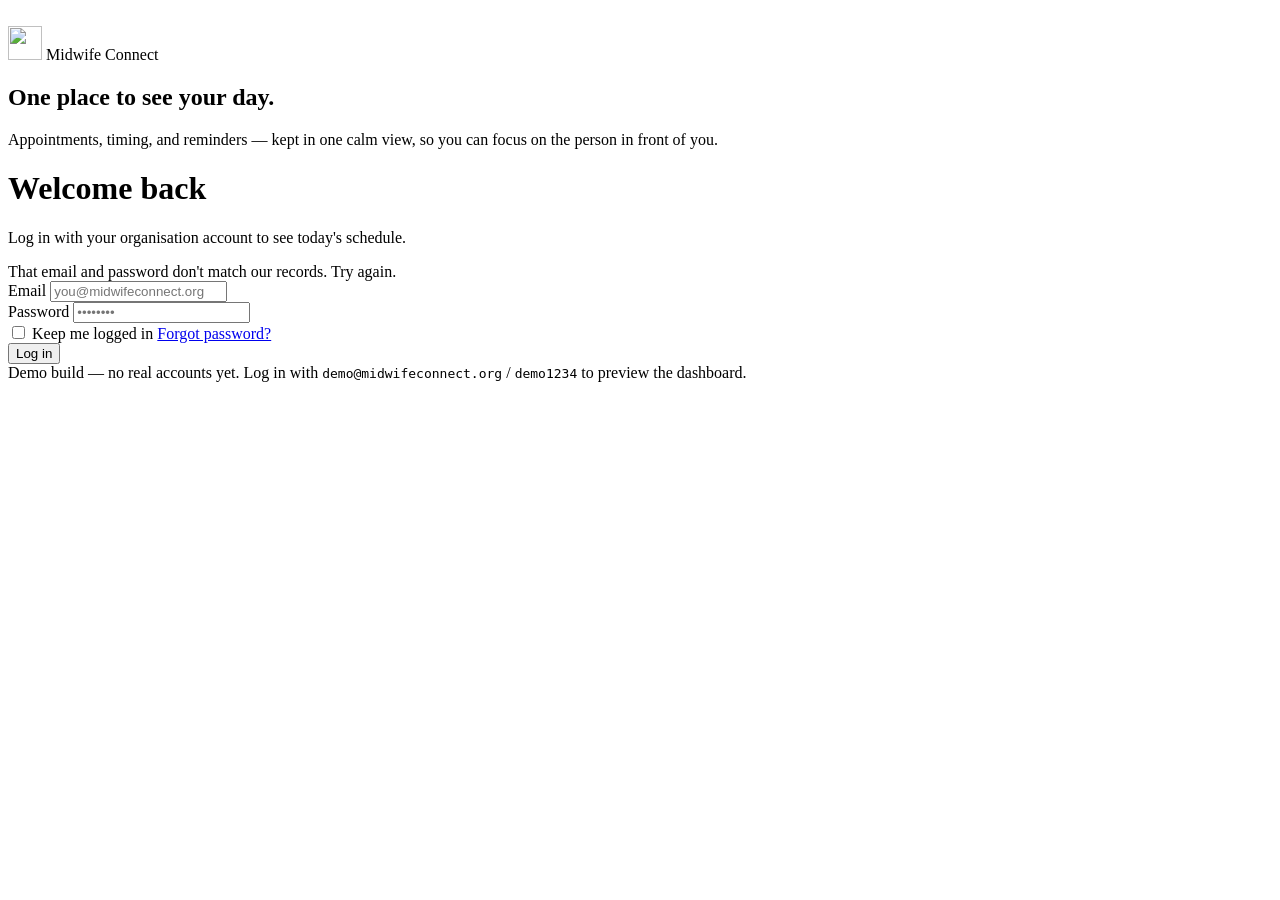
==== index.html @ f68342eb "Create index.html" ====
<!DOCTYPE html>
<html lang="en">
<head>
<meta charset="UTF-8">
<meta name="viewport" content="width=device-width, initial-scale=1.0">
<title>Midwife Connect — Log in</title>
<link rel="stylesheet" href="css/styles.css">
<link rel="preconnect" href="https://fonts.googleapis.com">
<link href="https://fonts.googleapis.com/css2?family=Fraunces:wght@500;600&family=Inter:wght@400;500;600&display=swap" rel="stylesheet">
</head>
<body>

<div class="login-page">

  <div class="login-brand">
    <img class="hero" src="images/hero-placeholder.svg" alt="">
    <div class="login-brand-content">
      <div class="login-brand-mark">
        <img src="images/logo.svg" alt="" width="34" height="34">
        Midwife Connect
      </div>
    </div>
    <div class="login-brand-quote">
      <h2>One place to see your day.</h2>
      <p>Appointments, timing, and reminders — kept in one calm view, so you can focus on the person in front of you.</p>
    </div>
  </div>

  <div class="login-form-panel">
    <div class="login-form-wrap">
      <h1>Welcome back</h1>
      <p>Log in with your organisation account to see today's schedule.</p>

      <div class="login-error" id="loginError">That email and password don't match our records. Try again.</div>

      <form id="loginForm" novalidate>
        <div class="field">
          <label for="email">Email</label>
          <input type="email" id="email" name="email" placeholder="you@midwifeconnect.org" autocomplete="username" required>
        </div>
        <div class="field">
          <label for="password">Password</label>
          <input type="password" id="password" name="password" placeholder="••••••••" autocomplete="current-password" required>
        </div>
        <div class="field-row">
          <label><input type="checkbox" id="remember"> Keep me logged in</label>
          <a href="#">Forgot password?</a>
        </div>
        <button type="submit" class="btn btn-primary btn-block">Log in</button>
      </form>

      <div class="demo-hint">
        Demo build — no real accounts yet. Log in with <code>demo@midwifeconnect.org</code> / <code>demo1234</code> to preview the dashboard.
      </div>
    </div>
  </div>

</div>

<script src="js/login.js"></script>
</body>
</html>
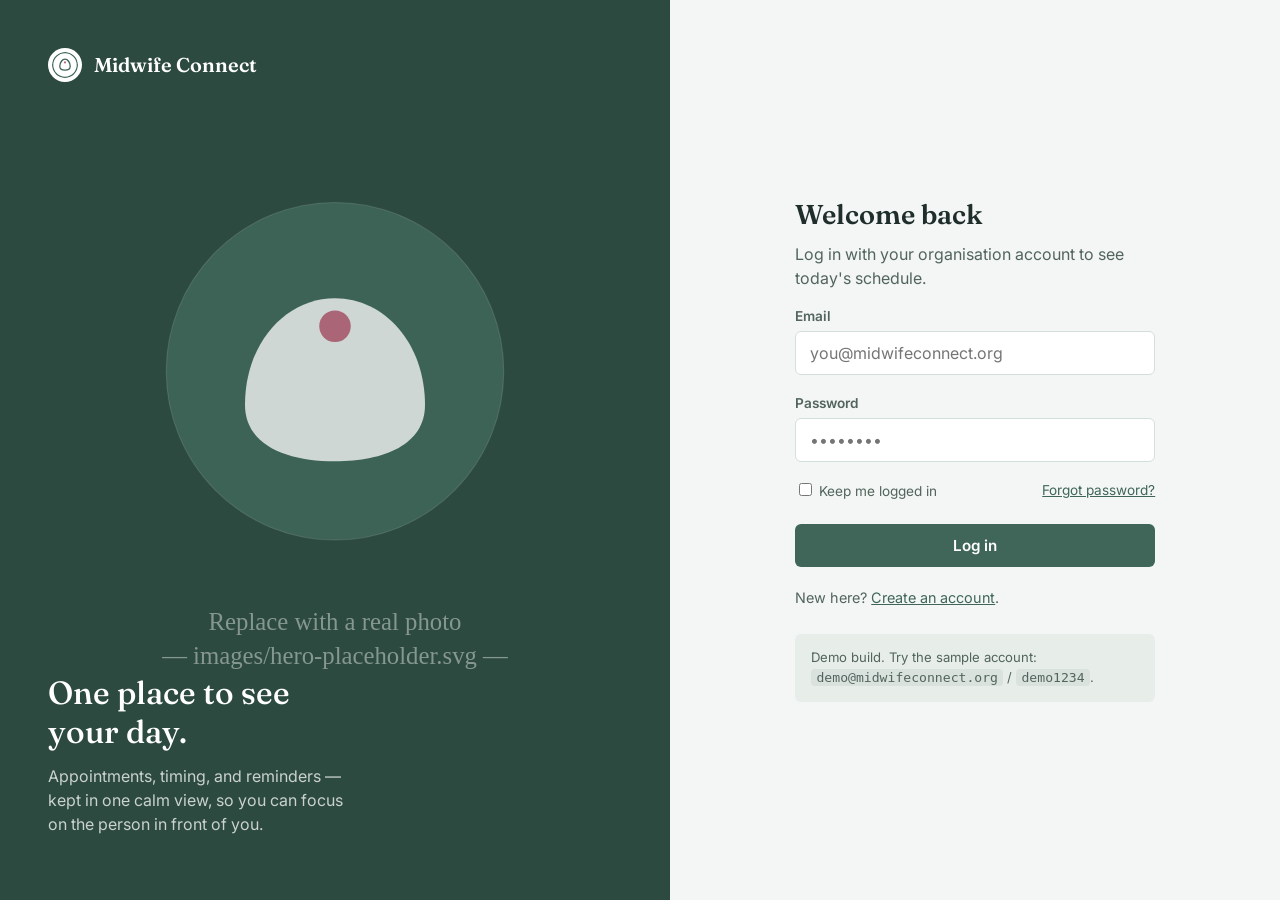
==== commit 7d262147: "Update index.html" ====
--- a/index.html
+++ b/index.html
@@ -31,7 +31,8 @@
       <h1>Welcome back</h1>
       <p>Log in with your organisation account to see today's schedule.</p>
 
-      <div class="login-error" id="loginError">That email and password don't match our records. Try again.</div>
+      <div class="login-error" id="verifiedNotice" style="background:var(--color-ok-bg); color:var(--color-primary-dark);">Your email is verified — you can log in now.</div>
+      <div class="login-error" id="loginError">That email and password don't match our records, or the account isn't verified yet.</div>
 
       <form id="loginForm" novalidate>
         <div class="field">
@@ -49,14 +50,21 @@
         <button type="submit" class="btn btn-primary btn-block">Log in</button>
       </form>
 
+      <p style="margin-top:1.2rem; font-size:0.9rem;">New here? <a href="signup.html">Create an account</a>.</p>
+
       <div class="demo-hint">
-        Demo build — no real accounts yet. Log in with <code>demo@midwifeconnect.org</code> / <code>demo1234</code> to preview the dashboard.
+        Demo build. Try the sample account: <code>demo@midwifeconnect.org</code> / <code>demo1234</code>.
+      </div>
+
+      <div class="demo-hint" id="adminSetupHint" style="display:none; margin-top:0.7rem;">
+        No admin account exists in this browser yet. <a href="admin-setup.html">Set one up</a> — it stays local and is never pushed to GitHub.
       </div>
     </div>
   </div>
 
 </div>
 
+<script src="js/auth.js"></script>
 <script src="js/login.js"></script>
 </body>
 </html>
--- a/css/styles.css
+++ b/css/styles.css
@@ -0,0 +1,586 @@
+/* ===================================================================
+   Midwife Connect — Design tokens
+   =================================================================== */
+:root {
+  --color-bg: #F3F6F4;
+  --color-surface: #FFFFFF;
+  --color-surface-alt: #E7EEEA;
+  --color-border: #D3DFDA;
+
+  --color-ink: #1F2E2B;
+  --color-ink-soft: #52645D;
+  --color-ink-faint: #8CA79C;
+
+  --color-primary: #3F6659;
+  --color-primary-dark: #2C4A40;
+  --color-accent: #B8697D;
+
+  --color-warn: #C98A2B;
+  --color-warn-bg: #FBF0DD;
+  --color-danger: #A6413B;
+  --color-danger-bg: #F7E4E2;
+  --color-ok-bg: #E7EEEA;
+
+  --font-display: 'Fraunces', Georgia, serif;
+  --font-body: 'Inter', -apple-system, BlinkMacSystemFont, sans-serif;
+
+  --radius-s: 6px;
+  --radius-m: 10px;
+  --shadow-card: 0 1px 2px rgba(31, 46, 43, 0.06), 0 4px 16px rgba(31, 46, 43, 0.05);
+}
+
+* { box-sizing: border-box; }
+
+html, body {
+  margin: 0;
+  padding: 0;
+}
+
+body {
+  font-family: var(--font-body);
+  background: var(--color-bg);
+  color: var(--color-ink);
+  line-height: 1.5;
+  -webkit-font-smoothing: antialiased;
+}
+
+h1, h2, h3 {
+  font-family: var(--font-display);
+  color: var(--color-ink);
+  margin: 0 0 0.4em 0;
+  font-weight: 600;
+  line-height: 1.2;
+}
+
+p { margin: 0 0 1em 0; color: var(--color-ink-soft); }
+
+a { color: var(--color-primary); }
+
+button, input, select {
+  font-family: inherit;
+  font-size: inherit;
+}
+
+:focus-visible {
+  outline: 2px solid var(--color-accent);
+  outline-offset: 2px;
+}
+
+@media (prefers-reduced-motion: reduce) {
+  * { animation: none !important; transition: none !important; }
+}
+
+/* ===================================================================
+   Buttons
+   =================================================================== */
+.btn {
+  display: inline-flex;
+  align-items: center;
+  justify-content: center;
+  gap: 0.5em;
+  padding: 0.75em 1.4em;
+  border-radius: var(--radius-s);
+  border: 1px solid transparent;
+  font-weight: 600;
+  font-size: 0.95rem;
+  cursor: pointer;
+  transition: background 0.15s ease, border-color 0.15s ease, transform 0.05s ease;
+}
+
+.btn:active { transform: translateY(1px); }
+
+.btn-primary {
+  background: var(--color-primary);
+  color: #fff;
+}
+.btn-primary:hover { background: var(--color-primary-dark); }
+
+.btn-ghost {
+  background: transparent;
+  border-color: var(--color-border);
+  color: var(--color-ink);
+}
+.btn-ghost:hover { background: var(--color-surface-alt); }
+
+.btn-block { width: 100%; }
+
+/* ===================================================================
+   Login page
+   =================================================================== */
+.login-page {
+  min-height: 100vh;
+  display: grid;
+  grid-template-columns: 1.1fr 1fr;
+}
+
+.login-brand {
+  position: relative;
+  background: var(--color-primary-dark);
+  color: #fff;
+  display: flex;
+  flex-direction: column;
+  justify-content: space-between;
+  padding: 3rem;
+  overflow: hidden;
+}
+
+.login-brand img.hero {
+  position: absolute;
+  inset: 0;
+  width: 100%;
+  height: 100%;
+  object-fit: cover;
+  opacity: 0.9;
+}
+
+.login-brand-content {
+  position: relative;
+  z-index: 1;
+}
+
+.login-brand-mark {
+  display: flex;
+  align-items: center;
+  gap: 0.6em;
+  font-family: var(--font-display);
+  font-size: 1.25rem;
+  font-weight: 600;
+}
+
+.login-brand-mark img { background: #fff; border-radius: 50%; padding: 4px; }
+
+.login-brand-quote {
+  position: relative;
+  z-index: 1;
+  max-width: 30ch;
+}
+
+.login-brand-quote h2 {
+  color: #fff;
+  font-size: 2rem;
+  font-weight: 500;
+}
+
+.login-brand-quote p { color: rgba(255,255,255,0.75); }
+
+.login-form-panel {
+  display: flex;
+  align-items: center;
+  justify-content: center;
+  padding: 3rem;
+}
+
+.login-form-wrap {
+  width: 100%;
+  max-width: 360px;
+}
+
+.login-form-wrap h1 { font-size: 1.7rem; }
+
+.field {
+  margin-bottom: 1.1rem;
+}
+
+.field label {
+  display: block;
+  font-size: 0.85rem;
+  font-weight: 600;
+  color: var(--color-ink-soft);
+  margin-bottom: 0.35em;
+}
+
+.field input {
+  width: 100%;
+  padding: 0.7em 0.85em;
+  border: 1px solid var(--color-border);
+  border-radius: var(--radius-s);
+  background: var(--color-surface);
+  color: var(--color-ink);
+}
+
+.field input:focus { border-color: var(--color-primary); }
+
+.field-row {
+  display: flex;
+  justify-content: space-between;
+  align-items: center;
+  font-size: 0.85rem;
+  margin-bottom: 1.4rem;
+  color: var(--color-ink-soft);
+}
+
+.login-error {
+  display: none;
+  background: var(--color-danger-bg);
+  color: var(--color-danger);
+  padding: 0.7em 0.9em;
+  border-radius: var(--radius-s);
+  font-size: 0.88rem;
+  margin-bottom: 1rem;
+}
+
+.login-error.visible { display: block; }
+
+.demo-hint {
+  margin-top: 1.6rem;
+  padding: 0.9rem 1rem;
+  background: var(--color-surface-alt);
+  border-radius: var(--radius-s);
+  font-size: 0.82rem;
+  color: var(--color-ink-soft);
+}
+
+.demo-hint code {
+  background: rgba(31,46,43,0.06);
+  padding: 0.1em 0.4em;
+  border-radius: 4px;
+}
+
+@media (max-width: 860px) {
+  .login-page { grid-template-columns: 1fr; }
+  .login-brand { display: none; }
+}
+
+/* ===================================================================
+   Dashboard shell
+   =================================================================== */
+.app-shell {
+  display: grid;
+  grid-template-columns: 250px 1fr;
+  min-height: 100vh;
+}
+
+.sidebar {
+  background: var(--color-primary-dark);
+  color: #fff;
+  padding: 1.6rem 1.2rem;
+  display: flex;
+  flex-direction: column;
+}
+
+.sidebar-brand {
+  display: flex;
+  align-items: center;
+  gap: 0.6em;
+  font-family: var(--font-display);
+  font-size: 1.15rem;
+  font-weight: 600;
+  margin-bottom: 2.2rem;
+  padding: 0 0.4rem;
+}
+
+.sidebar-brand img { background: #fff; border-radius: 50%; padding: 3px; width: 30px; height: 30px; }
+
+.nav-group { list-style: none; margin: 0 0 1.6rem 0; padding: 0; }
+
+.nav-group-label {
+  font-size: 0.72rem;
+  text-transform: none;
+  letter-spacing: 0.02em;
+  color: rgba(255,255,255,0.45);
+  padding: 0 0.6rem;
+  margin-bottom: 0.5rem;
+}
+
+.nav-link {
+  display: flex;
+  align-items: center;
+  gap: 0.7em;
+  width: 100%;
+  padding: 0.65em 0.7em;
+  border-radius: var(--radius-s);
+  color: rgba(255,255,255,0.8);
+  background: transparent;
+  border: none;
+  text-align: left;
+  font-size: 0.92rem;
+  cursor: pointer;
+  margin-bottom: 0.15rem;
+}
+
+.nav-link svg { flex-shrink: 0; opacity: 0.85; }
+
+.nav-link:hover { background: rgba(255,255,255,0.08); color: #fff; }
+
+.nav-link.active {
+  background: var(--color-primary);
+  color: #fff;
+}
+
+.sidebar-footer {
+  margin-top: auto;
+  border-top: 1px solid rgba(255,255,255,0.12);
+  padding-top: 1rem;
+}
+
+.sidebar-user {
+  display: flex;
+  align-items: center;
+  gap: 0.7em;
+  padding: 0.4rem;
+  margin-bottom: 0.6rem;
+}
+
+.sidebar-user img { width: 34px; height: 34px; border-radius: 50%; }
+
+.sidebar-user-name { font-size: 0.88rem; font-weight: 600; color: #fff; }
+.sidebar-user-role { font-size: 0.76rem; color: rgba(255,255,255,0.55); }
+
+.main {
+  padding: 2.4rem 3rem;
+  max-width: 1100px;
+}
+
+.main-header {
+  display: flex;
+  justify-content: space-between;
+  align-items: flex-end;
+  margin-bottom: 1.8rem;
+}
+
+.main-header p { margin: 0; }
+
+.view { display: none; }
+.view.active { display: block; }
+
+/* ===================================================================
+   Cards & stats
+   =================================================================== */
+.card {
+  background: var(--color-surface);
+  border: 1px solid var(--color-border);
+  border-radius: var(--radius-m);
+  box-shadow: var(--shadow-card);
+  padding: 1.5rem;
+}
+
+.stat-grid {
+  display: grid;
+  grid-template-columns: repeat(3, 1fr);
+  gap: 1rem;
+  margin-bottom: 1.6rem;
+}
+
+.stat-card {
+  background: var(--color-surface);
+  border: 1px solid var(--color-border);
+  border-radius: var(--radius-m);
+  padding: 1.2rem 1.4rem;
+}
+
+.stat-card .stat-value {
+  font-family: var(--font-display);
+  font-size: 2.1rem;
+  color: var(--color-primary-dark);
+  line-height: 1;
+}
+
+.stat-card .stat-label {
+  font-size: 0.85rem;
+  color: var(--color-ink-soft);
+  margin-top: 0.4rem;
+}
+
+.dash-grid {
+  display: grid;
+  grid-template-columns: 1.2fr 1fr;
+  gap: 1.4rem;
+  align-items: start;
+}
+
+@media (max-width: 900px) {
+  .dash-grid { grid-template-columns: 1fr; }
+  .stat-grid { grid-template-columns: 1fr 1fr; }
+}
+
+/* ===================================================================
+   Timer widget
+   =================================================================== */
+.timer-widget { text-align: center; padding: 2rem 1.5rem; }
+
+.timer-widget .timer-label {
+  font-size: 0.85rem;
+  color: var(--color-ink-soft);
+  margin-bottom: 0.3rem;
+}
+
+.timer-widget .timer-patient {
+  font-weight: 600;
+  margin-bottom: 1.2rem;
+}
+
+.timer-display {
+  font-family: var(--font-display);
+  font-size: 4rem;
+  font-weight: 600;
+  color: var(--color-primary);
+  line-height: 1;
+  transition: color 0.3s ease;
+}
+
+.timer-display.state-warn { color: var(--color-warn); }
+.timer-display.state-over { color: var(--color-danger); }
+
+.timer-sub {
+  margin-top: 0.6rem;
+  font-size: 0.9rem;
+  color: var(--color-ink-soft);
+}
+
+.timer-progress-track {
+  height: 8px;
+  background: var(--color-surface-alt);
+  border-radius: 99px;
+  margin: 1.4rem 0 1.6rem 0;
+  overflow: hidden;
+}
+
+.timer-progress-fill {
+  height: 100%;
+  background: var(--color-primary);
+  border-radius: 99px;
+  width: 100%;
+  transition: width 1s linear, background 0.3s ease;
+}
+
+.timer-progress-fill.state-warn { background: var(--color-warn); }
+.timer-progress-fill.state-over { background: var(--color-danger); }
+
+.timer-controls {
+  display: flex;
+  gap: 0.6rem;
+  justify-content: center;
+}
+
+.connection-note {
+  margin-top: 1.4rem;
+  font-size: 0.78rem;
+  color: var(--color-ink-faint);
+  border-top: 1px dashed var(--color-border);
+  padding-top: 0.9rem;
+}
+
+/* ===================================================================
+   Schedule list
+   =================================================================== */
+.schedule-list { list-style: none; margin: 0; padding: 0; }
+
+.schedule-item {
+  display: flex;
+  align-items: center;
+  gap: 1rem;
+  padding: 0.85rem 0;
+  border-bottom: 1px solid var(--color-border);
+}
+
+.schedule-item:last-child { border-bottom: none; }
+
+.schedule-time {
+  font-family: var(--font-display);
+  font-size: 1rem;
+  color: var(--color-primary-dark);
+  width: 70px;
+  flex-shrink: 0;
+}
+
+.schedule-info { flex: 1; }
+
+.schedule-name { font-weight: 600; font-size: 0.94rem; }
+
+.schedule-type { font-size: 0.82rem; color: var(--color-ink-soft); }
+
+.badge {
+  font-size: 0.74rem;
+  font-weight: 600;
+  padding: 0.25em 0.7em;
+  border-radius: 99px;
+  white-space: nowrap;
+}
+
+.badge-done { background: var(--color-ok-bg); color: var(--color-primary-dark); }
+.badge-current { background: var(--color-warn-bg); color: var(--color-warn); }
+.badge-upcoming { background: var(--color-surface-alt); color: var(--color-ink-soft); }
+
+/* ===================================================================
+   Tables
+   =================================================================== */
+table { width: 100%; border-collapse: collapse; }
+
+th {
+  text-align: left;
+  font-size: 0.78rem;
+  color: var(--color-ink-soft);
+  font-weight: 600;
+  padding: 0 0.8rem 0.6rem 0.8rem;
+  border-bottom: 1px solid var(--color-border);
+}
+
+td {
+  padding: 0.85rem 0.8rem;
+  border-bottom: 1px solid var(--color-border);
+  font-size: 0.92rem;
+}
+
+tr:last-child td { border-bottom: none; }
+
+/* ===================================================================
+   Alerts / reminders
+   =================================================================== */
+.alert-item {
+  display: flex;
+  gap: 0.9rem;
+  padding: 1rem;
+  border-radius: var(--radius-s);
+  background: var(--color-surface-alt);
+  margin-bottom: 0.7rem;
+}
+
+.alert-item.warn { background: var(--color-warn-bg); }
+.alert-item.danger { background: var(--color-danger-bg); }
+
+.alert-icon { flex-shrink: 0; margin-top: 0.1em; }
+
+.alert-title { font-weight: 600; font-size: 0.92rem; }
+.alert-meta { font-size: 0.8rem; color: var(--color-ink-soft); margin-top: 0.15rem; }
+
+/* ===================================================================
+   Empty states
+   =================================================================== */
+.empty-state {
+  text-align: center;
+  padding: 3.5rem 2rem;
+  color: var(--color-ink-soft);
+}
+
+.empty-state h3 { color: var(--color-ink); margin-bottom: 0.4rem; }
+
+/* ===================================================================
+   Device / settings
+   =================================================================== */
+.device-row {
+  display: flex;
+  align-items: center;
+  justify-content: space-between;
+  padding: 1rem 0;
+  border-bottom: 1px solid var(--color-border);
+}
+
+.device-row:last-child { border-bottom: none; }
+
+.status-dot {
+  display: inline-block;
+  width: 8px;
+  height: 8px;
+  border-radius: 50%;
+  background: var(--color-ink-faint);
+  margin-right: 0.5em;
+}
+
+.status-dot.connected { background: var(--color-primary); }
+
+.form-row { margin-bottom: 1.1rem; }
+.form-row label { display: block; font-size: 0.85rem; font-weight: 600; color: var(--color-ink-soft); margin-bottom: 0.35em; }
+.form-row input { width: 100%; max-width: 360px; padding: 0.65em 0.85em; border: 1px solid var(--color-border); border-radius: var(--radius-s); }
+
+.section-title { margin-bottom: 0.3rem; }
+.section-sub { color: var(--color-ink-soft); font-size: 0.92rem; margin-bottom: 1.4rem; }
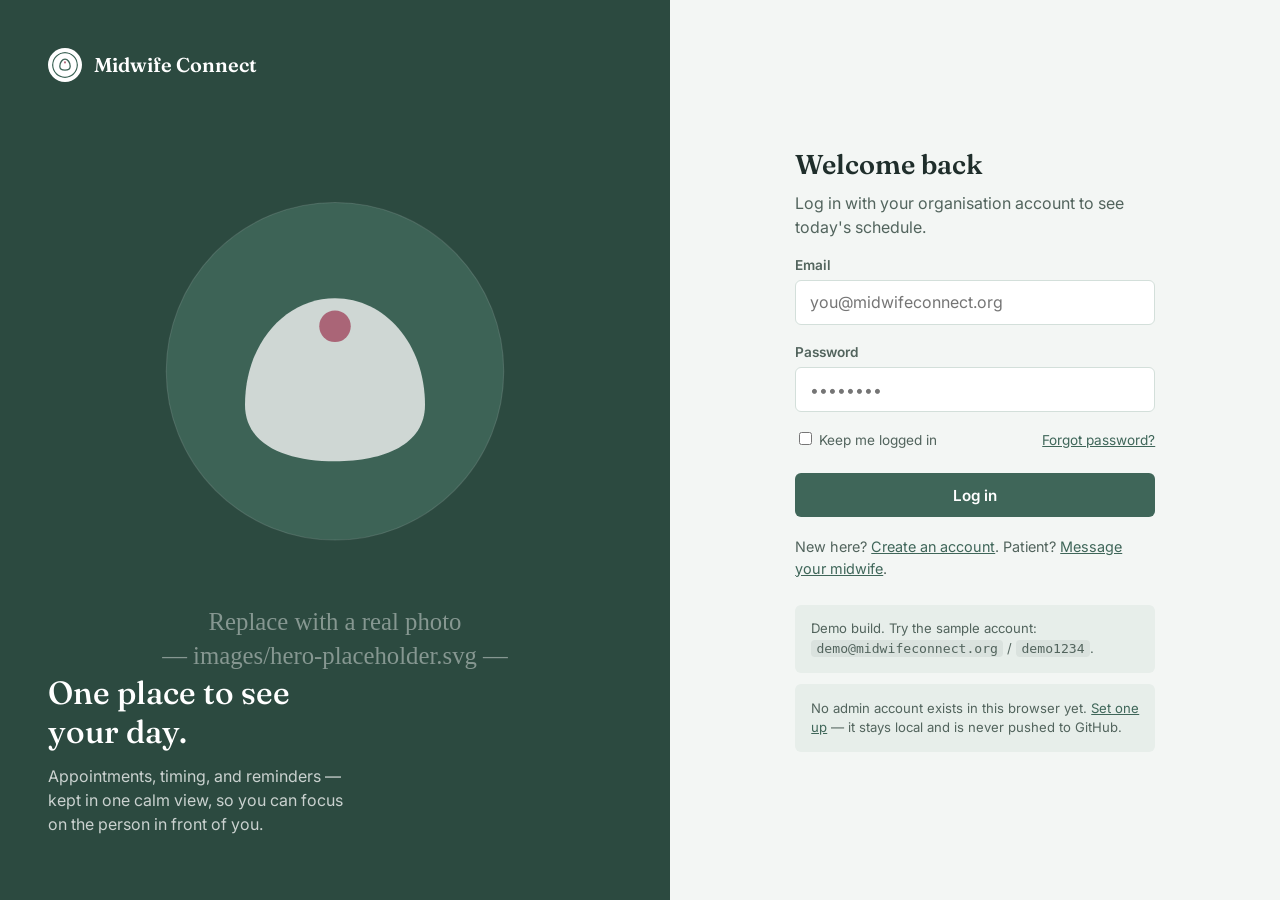
==== commit c0a7fc3a: "Update index.html" ====
--- a/index.html
+++ b/index.html
@@ -50,7 +50,7 @@
         <button type="submit" class="btn btn-primary btn-block">Log in</button>
       </form>
 
-      <p style="margin-top:1.2rem; font-size:0.9rem;">New here? <a href="signup.html">Create an account</a>.</p>
+      <p style="margin-top:1.2rem; font-size:0.9rem;">New here? <a href="signup.html">Create an account</a>. Patient? <a href="contact.html">Message your midwife</a>.</p>
 
       <div class="demo-hint">
         Demo build. Try the sample account: <code>demo@midwifeconnect.org</code> / <code>demo1234</code>.
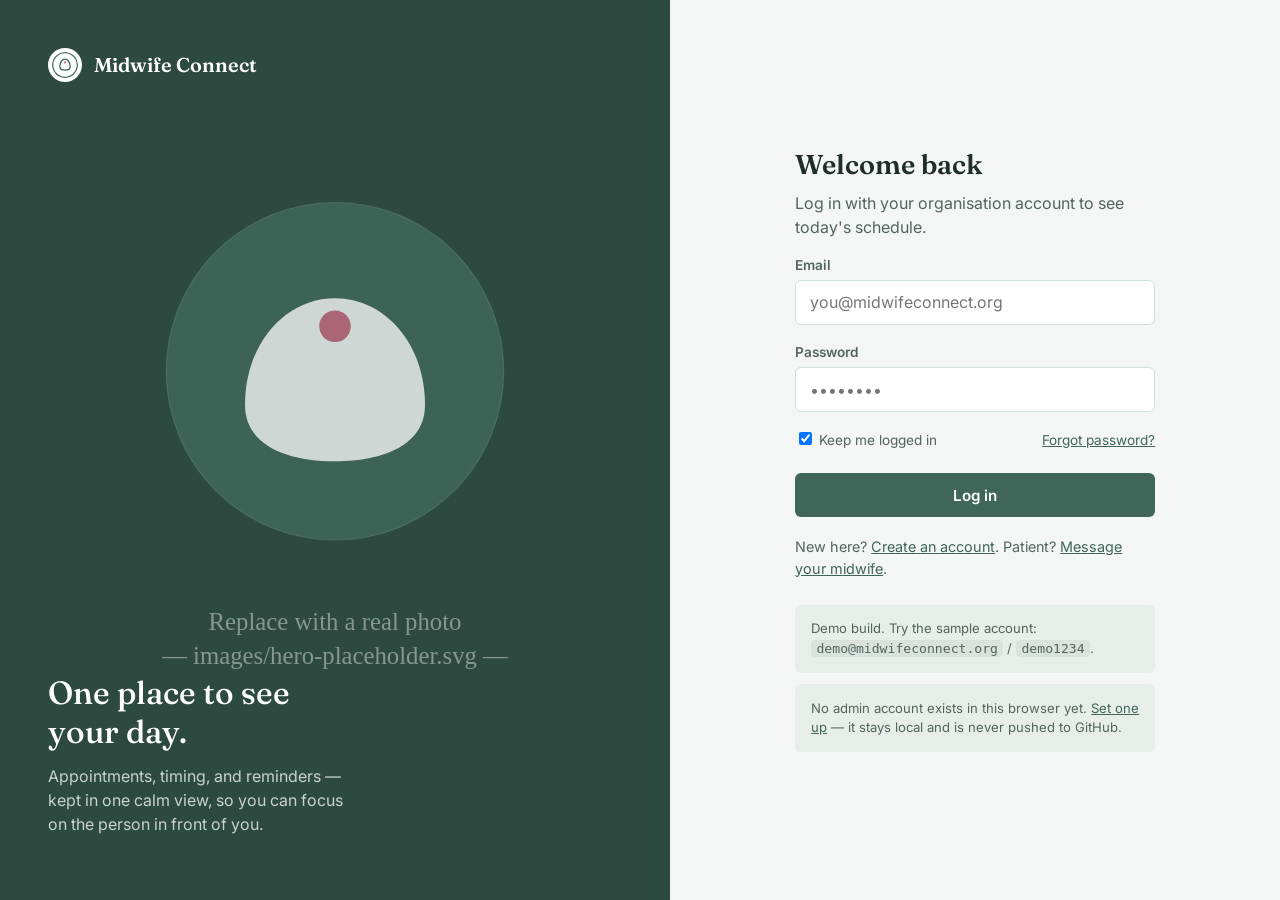
==== commit 7ced579c: "Update index.html" ====
--- a/index.html
+++ b/index.html
@@ -44,7 +44,7 @@
           <input type="password" id="password" name="password" placeholder="••••••••" autocomplete="current-password" required>
         </div>
         <div class="field-row">
-          <label><input type="checkbox" id="remember"> Keep me logged in</label>
+          <label><input type="checkbox" id="remember" checked> Keep me logged in</label>
           <a href="#">Forgot password?</a>
         </div>
         <button type="submit" class="btn btn-primary btn-block">Log in</button>
--- a/css/styles.css
+++ b/css/styles.css
@@ -584,3 +584,72 @@
 
 .section-title { margin-bottom: 0.3rem; }
 .section-sub { color: var(--color-ink-soft); font-size: 0.92rem; margin-bottom: 1.4rem; }
+
+/* ===================================================================
+   Gmail side panel
+   =================================================================== */
+.mail-drawer-backdrop {
+  position: fixed;
+  inset: 0;
+  background: rgba(31, 46, 43, 0.35);
+  opacity: 0;
+  pointer-events: none;
+  transition: opacity 0.2s ease;
+  z-index: 40;
+}
+
+.mail-drawer-backdrop.open {
+  opacity: 1;
+  pointer-events: auto;
+}
+
+.mail-drawer {
+  position: fixed;
+  top: 0;
+  right: 0;
+  height: 100vh;
+  width: min(420px, 92vw);
+  background: var(--color-surface);
+  box-shadow: -6px 0 24px rgba(31, 46, 43, 0.15);
+  transform: translateX(100%);
+  transition: transform 0.25s ease;
+  z-index: 50;
+  display: flex;
+  flex-direction: column;
+}
+
+.mail-drawer.open {
+  transform: translateX(0);
+}
+
+.mail-drawer-header {
+  display: flex;
+  align-items: center;
+  justify-content: space-between;
+  padding: 1rem 1.2rem;
+  border-bottom: 1px solid var(--color-border);
+  font-family: var(--font-display);
+  font-size: 1.05rem;
+}
+
+.mail-drawer-body {
+  position: relative;
+  flex: 1;
+  display: flex;
+  flex-direction: column;
+}
+
+.mail-drawer-body iframe {
+  width: 100%;
+  height: 45%;
+  border: none;
+  background: var(--color-surface-alt);
+}
+
+.mail-drawer-fallback {
+  padding: 1.2rem;
+  border-top: 1px dashed var(--color-border);
+  font-size: 0.9rem;
+}
+
+.mail-drawer-fallback p { margin-bottom: 1rem; }
